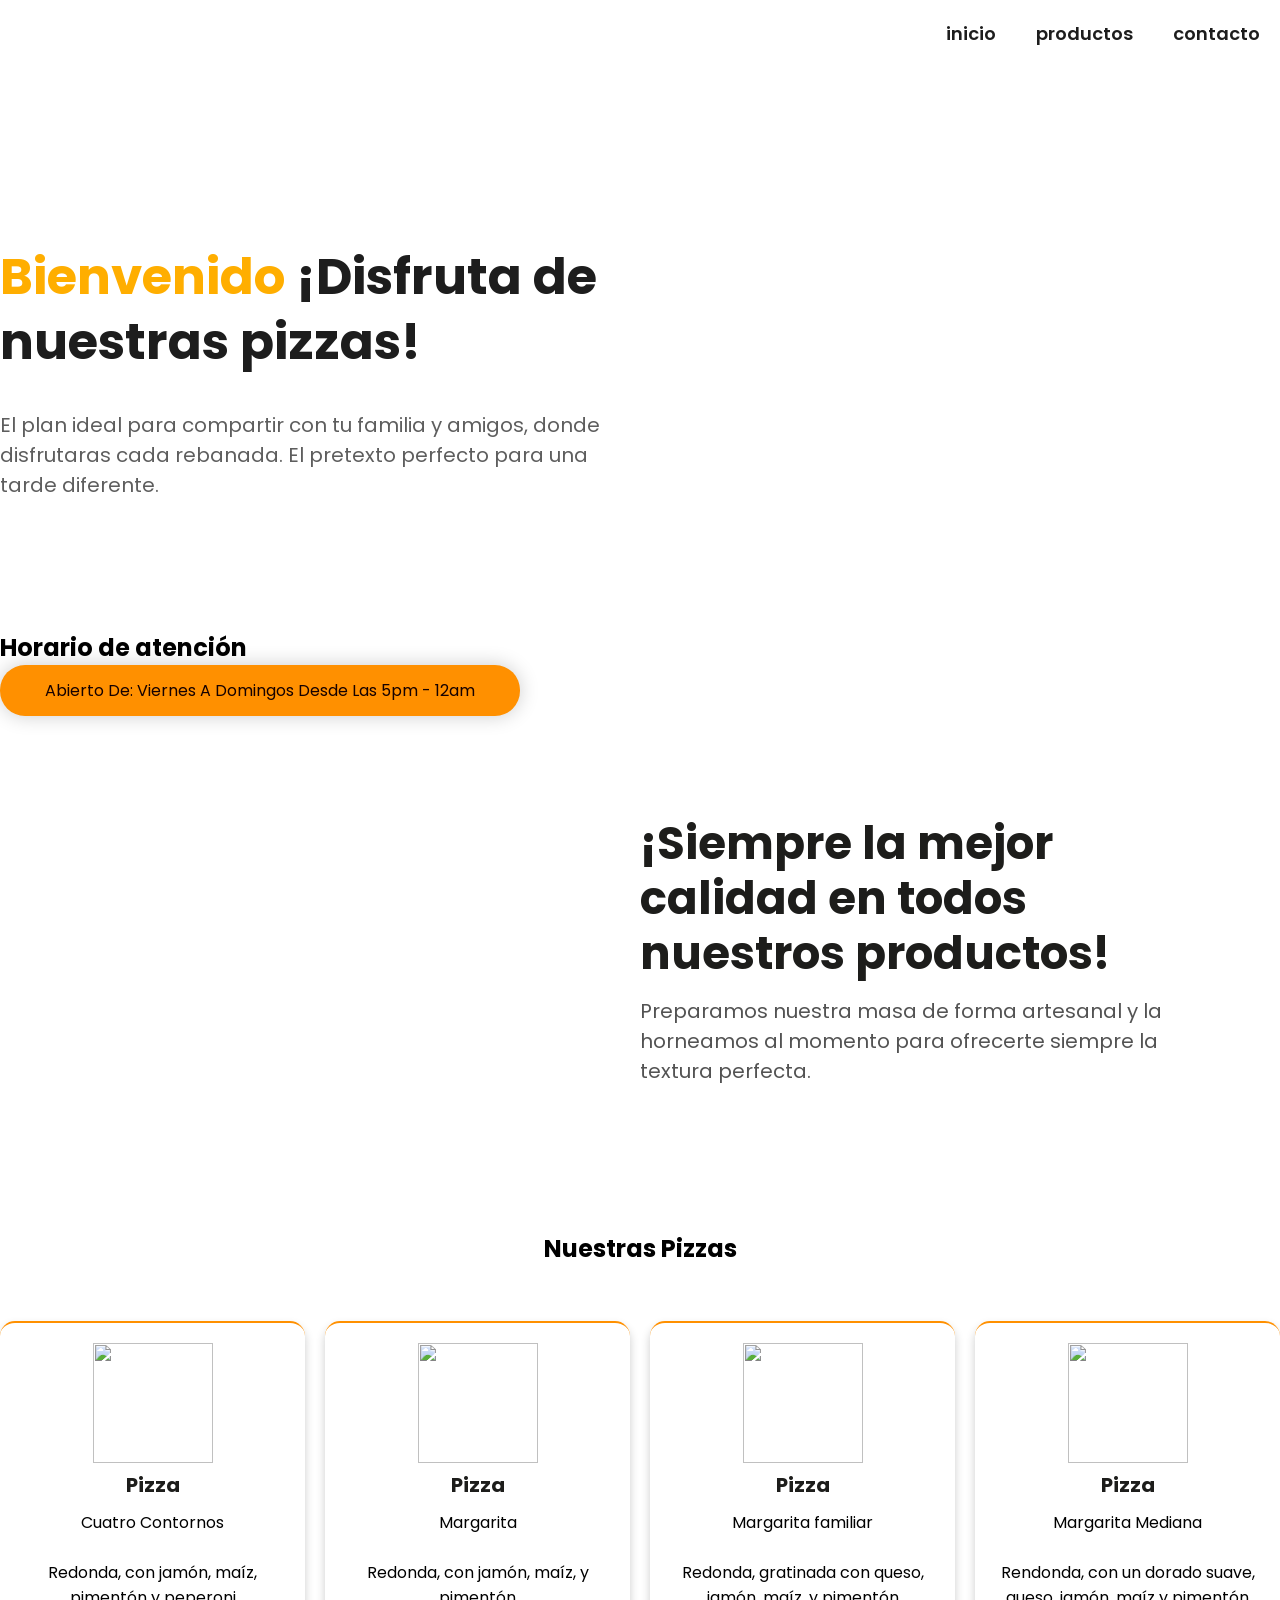
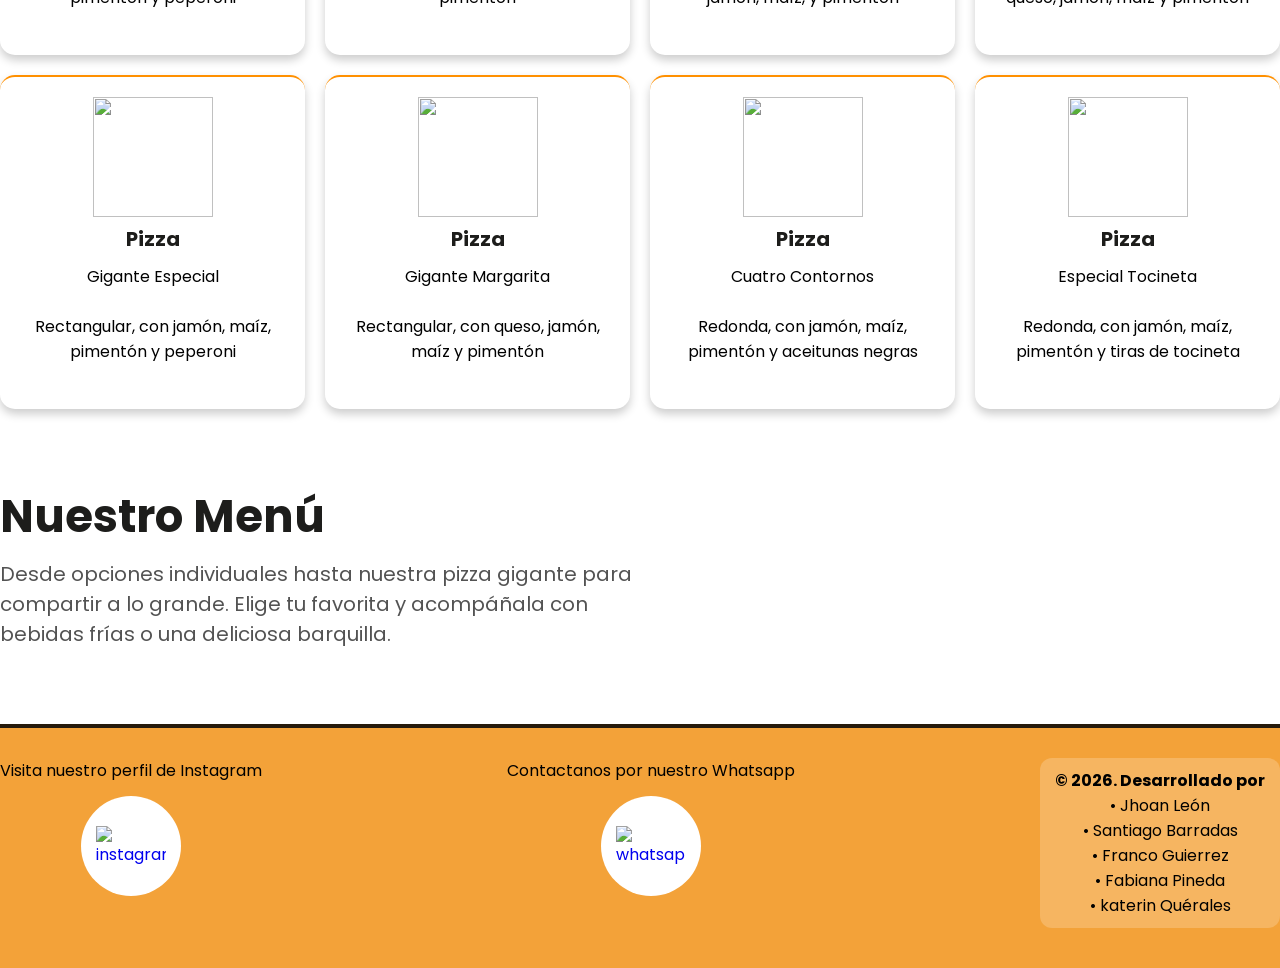
==== index.html @ d898dd5b "Add files via upload" ====
<!DOCTYPE html>
<html lang="es">

<head>
    <meta charset="UTF-8">
    <meta name="viewport" content="width=device-width, initial-scale=1.0">
    <title>Roger Pizza Web</title>
    <link rel="stylesheet" href="/CSS3/Estilos.css">
    <link rel="stylesheet" href="/CSS3/Responsive.css">
</head>

<body>
  
    <header class="header">

        <img class="semi-circulo-1" src="images/semi-circulo-1.png" alt="">

        <div class="menu container">
            <a href="#" class="logo"> <img src="images/logo-roger-pizzas.png " alt="" width="100px"></a>
            <input type="checkbox" id="menu">
            <label for="menu">
                <img src="images/menu.png" class="logo-menu" alt="">
            </label>
            <nav class="navbar">
                <ul>
                    <li><a href="#"> inicio</a></li>
                    <li><a href="#p"> productos</a></li>
                    <li><a href="#c">contacto</a></li>
                </ul>
            </nav>

        
        </div> 

            <div class="header-content container">

                <div class="header-txt">
                    <h1><span>Bienvenido</span> ¡Disfruta de nuestras pizzas!</h1>
                    <p>El plan ideal para compartir con tu familia
                        y amigos, donde disfrutaras cada rebanada. El
                        pretexto perfecto para una tarde diferente.
                    </p>
                </div>

             <div class="header-img">
              <!--Esta parte es para colocar una imagen de la pizza en la parte deracha -->
                 <img src="images/Pizza-derecha-arriva.png" alt="">
             </div>
            </div>


    </header>

<section class="Horas-lavorales container">
        <h2>Horario de atención </h2>
    <p class="Horario"> Abierto de: viernes a domingos desde las 5pm - 12am</p>

</section>

<section class="info">

    <img class="semi-circulo-2" src="images/semi-circulo-2.png" alt="">
    <div class="info-content container">

        <div class="info-img">
            <img src="images/breakfast.png" alt="">
        </div>

        <div class="info-txt">
            <h2>¡Siempre la mejor calidad en todos nuestros productos!</h2>
            <p> Preparamos nuestra masa de forma artesanal
            y la horneamos al momento para ofrecerte siempre la textura perfecta.
             </p>
        </div>

    </div>

</section>

<main class="productos container" id="p">

    <h2>Nuestras Pizzas</h2>

    <div class="Box-container" id="lista-1">

        <div class="Box">
            <img src="images/Pizza1.jpg" alt="">
            <div class="productos-txt">
                <h3>Pizza</h3>
                <p>Cuatro Contornos</p>
                <p class="precio">Redonda, con jamón, maíz, pimentón y peperoni</p>
                <a href="#" class="agregar-carrito Btn-3" data-id="1"></a>
            </div>
        </div>

        <div class="Box">
            <img src="images/Pizza2.jpg" alt="">
            <div class="productos-txt">
                <h3>Pizza</h3>
                <p>Margarita</p>
                <p class="precio">Redonda, con jamón, maíz, y pimentón</p>
                <a href="#" class="agregar-carrito Btn-3" data-id="2"></a>
            </div>
        </div>

        <div class="Box">
            <img src="images/Pizza3.jpg" alt="">
            <div class="productos-txt">
                <h3>Pizza</h3>
                <p>Margarita familiar</p>
                <p class="precio">Redonda, gratinada con queso, jamón, maíz, y pimentón</p>
                <a href="#" class="agregar-carrito Btn-3" data-id="3"></a>
            </div>
        </div>

        <div class="Box">
            <img src="images/Pizza4.jpg" alt="">
            <div class="productos-txt">
                <h3>Pizza</h3>
                <p>Margarita Mediana</p>
                <p class="precio">Rendonda, con un dorado suave, queso, jamón, maíz y pimentón</p>
                <a href="#" class="agregar-carrito Btn-3" data-id="4"></a>
            </div>
        </div>

        <div class="Box">
            <img src="images/Pizza5.jpg" alt="">
            <div class="productos-txt">
                <h3>Pizza</h3>
                <p>Gigante Especial</p>
                <p class="precio">Rectangular, con jamón, maíz, pimentón y peperoni</p>
                <a href="#" class="agregar-carrito Btn-3" data-id="5"></a>
            </div>
        </div>

        <div class="Box">
            <img src="images/Pizza6.jpg" alt="">
            <div class="productos-txt">
                <h3>Pizza</h3>
                <p>Gigante Margarita</p>
                <p class="precio">Rectangular, con queso, jamón, maíz y pimentón</p>
                <a href="#" class="agregar-carrito Btn-3" data-id="6"></a>
            </div>
        </div>

        <div class="Box">
            <img src="images/Pizza7.jpg" alt="">
            <div class="productos-txt">
                <h3>Pizza</h3>
                <p>Cuatro Contornos</p>
                <p class="precio">Redonda, con jamón, maíz, pimentón y aceitunas negras</p>
                <a href="#" class="agregar-carrito Btn-3" data-id="7"></a>
            </div>
        </div>

        <div class="Box">
            <img src="images/Pizza8.jpg" alt="">
            <div class="productos-txt">
                <h3>Pizza</h3>
                <p>Especial Tocineta</p>
                <p class="precio">Redonda, con jamón, maíz, pimentón y tiras de tocineta</p>
                <a href="#" class="agregar-carrito Btn-3" data-id="8"></a>
            </div>
        </div>

        


    </div>

</main>

<section class="imagen-menu container">

    <div class="menu-txt">
        <h2>Nuestro Menú</h2>
        <p>Desde opciones individuales hasta nuestra pizza gigante para compartir a lo grande.
         Elige tu favorita y acompáñala con bebidas frías o una deliciosa barquilla.</p>
    </div>

    <div class="menu-img">
        <img src="images/menu-de-pizzas.jpg" alt="">
    </div>

</section>

<footer class="footer" id="c">

    <div class="footer-content container">

        <div class="Instagram">
         <p>Visita nuestro perfil de Instagram</p>
            <a href="https://www.instagram.com/rogerpizzapavia/" aria-label="Visita nuestro perfil de instagram" target="_blank">
            <img class="icono-insta" src="images/instagram-glyph-seeklogo.ico" alt="instagram">
            </a>
        </div>
        
        <div class="whatsapp">
         <p>Contactanos por nuestro Whatsapp</p>
            <a href="https://wa.link/tfyxzp" aria-label="Contactanos por whatsapp" target="_blank">
            <img class="icono-whatapp" src="images/whatsapp-glyph-black.ico" alt="whatsapp">
            </a>
       </div>

    <div class="Desarrolladores">
        <h4>© 2026. Desarrollado por</h4>
        <ul>
            <li>• Jhoan León</li>
            <li>• Santiago Barradas</li>
            <li>• Franco Guierrez</li>
            <li>• Fabiana Pineda</li>
            <li>• katerin Quérales</li>
        </ul>
    </div>

    </div>

</footer>

</body>

</html>
---- CSS3/Estilos.css ----
@import url('https://fonts.googleapis.com/css2?family=Poppins:wght@400;500;600;700;800&display=swap');

redes

body,html{
    font-family: "Poppins", sans-serif;
}

* {
    margin: 0;
    padding: 0;
    box-sizing: border-box;
    text-decoration: none;
    list-style: none;
}

.container {
    max-width: 1300px;
    margin: 0 auto;
}

.header {
    display: flex;
    align-items: center;
    min-height: 70vh;
    position: relative;
}

.menu {
    position: absolute;
    top: 0;
    left: 0;
    right: 0;
    display: flex;
    align-items: center;
    justify-content: space-between;
    z-index: 1000;
}



.menu .navbar ul li {
    position: relative;
    float: left;
}

.menu .navbar ul li a {
    font-size: 18px;
    padding: 20px;
    font-weight: 600;
    color: #1D1D1D;
    display: block;
}

.menu .navbar ul li a:hover{
    color: #ff9000;
}

#menu{
    display: none;
}

.logo-menu{
    width: 25px;
}

.logo-menu{
    cursor: pointer;
}

.logo-menu{
    display: none;
}

.semi-circulo-1 {
    position: absolute;
    width: 650px;
    top: 0;
    right: 0;
    z-index: -1;
}

.header-content {
    display: flex;
    align-items: center;
}

.header-txt{
    width: 50%;
    margin-right: 50px;
    margin-top: 160px;
}

.header-txt h1{
    font-size: 50px;
    line-height: 65px;
    color: #1D1D1D;
    margin-bottom: 35px;
}

.header-txt p{
    font-size: 20px;
    color: #5e5e5e;
    margin-bottom: 45px;
}

.header-txt span{
    color: #ffae00;
}

.header-img img{
    width: 800px;
}

.Horario{
    display: inline-block;
    padding: 13px 45px;
    border-radius: 25px;
    background-color: #ff9000;
    font-size: 16px;
    color: rgb(21, 1, 1);
    text-transform: capitalize;
    box-shadow: 0 0 20px rgba(0, 0, 0, 0.2);
}

.Pizzas-clasicas-content{
    display: flex;
}

.info{
    padding: 100px 0;
    position: relative;
}

.semi-circulo-2{
    position: absolute;
    width: 300px;
    z-index: -1;
    top: 50px;
}

.info-content{
    display: flex;
    align-items: center;
}

.info-img{
    width: 50%;
    text-align: left;
}

.info-img img{
    width: 450px;
    margin-left: -30px;
}

.info-txt{
    width: 45%;
}

.info-txt h2{
    font-size: 45px;
    line-height: 55px;
    color: #1D1D1B;
    margin-bottom: 15px;
}

.info-txt p{
    font-size: 20px;
    color: #535353;
    margin-bottom: 45px;
}

.productos{
    padding: 0 0 50px 0;
    text-align: center;
}

.Box-container{
    margin-top: 55px;
    display: grid;
    grid-template-columns: repeat(auto-fit, minmax(250px, 1fr));
    gap: 20px;
}

.Box{
    border-top: 2px solid #ff9000;
    padding: 20px;
    border-radius: 15px;
    z-index: 1000;
    box-shadow: 0 5px 10px rgba(0, 0, 0, 0.2);
    /*display: ;*/
}

/* .Box:nth-child(1)
.Box:nth-child(2)
.Box:nth-child(3)
.Box:nth-child(4){
    display: inline-block;
} */

.Box img{
    width: 120px;
    height: 120px;
}

.productos-txt h3{
    font-size: 20px;
    color: #1D1D1B;
    margin-bottom: 10px;
}

.productos-txt p{
    margin-bottom: 25px;
}
    
.imagen-menu{
    padding: 30px 0;
    display: flex;
    align-items: center;
}

.imagen-menu h2{
    font-size: 45px;
    line-height: 55px;
    color: #1D1D1B;
    margin-bottom: 15px;
}

.imagen-menu p {
    font-size: 16px;
    color: #535353;
    margin-bottom: 45px;
}

.menu-txt{
    width: 50%;
}

.menu-txt p{
    font-size: 20px;
}

.menu-img{
    width: 50%;
    text-align: center;
}

.menu-img img{
    width: 450px;
}


.footer{
    padding: 30px 0;
    background-color: #f3a239;
    border-top: 4px solid #251a0c;
}

 .footer-content{
    display: flex;
    justify-content: space-between;
    text-align: center; 
} 

.Instagram a, .whatsapp a{
   display: inline-flex;
    background-color: #FFFFFF;
    justify-content: center;
    align-items: center;
    border-radius: 50%;
     width: 100px;
    height: 100px;
   

}

.Instagram p, .whatsapp p{
    margin-bottom: 13px;
}

.icono-insta, .icono-whatapp{
    width: 70px;
}

.Desarrolladores{
   
  background-color: rgba(255, 255, 255, 0.2); 
  padding: 10px 15px;   
   border-radius: 12px;
    font-size: 16px;
    margin-bottom: 10px;
}
---- CSS3/Responsive.css ----
@media (max-width: 991px){

    .logo{
       display: block; 
       width: 100px;
       margin: 0 auto;
    }

    .logo-menu{
        display: block;
    }

    .menu{
       padding: 20px;
       justify-content: center;
    }

    .menu label{
        padding: 20px;
        left: 20px;
        position: absolute;
        display: block;
        top: 20px;
    }

    .menu .navbar{
        position: absolute;
        top: 80px;
        left: 0;
        right: 0;
        background-color: #ff9000;
        display: none;
    }

    .menu .navbar ul li{
        width: 100%;
    }

    .menu .navbar ul li a:hover{
        color: #FFFFFF;
    }

    .Horas-lavorales h2{
        text-align: center;
        margin-bottom: 10px;
    }

    .Horario{
        display: block;
        width: fit-content;
        margin: 0 auto;
    }


   #menu:checked ~ .navbar{
    display: initial;
   }

    .semi-circulo-1{
        display: none;
    }

    .header-content{
        padding: 100px 30px 30px 30px;
        flex-direction: column;
    }

    .header-content h1{
        margin-top: 40px;
    }

    .header-txt{
        text-align: center;
        width: 100%;
        margin: 0 0 25px 0;
    }

    .header-txt h1{
        font-size: 45px;
        line-height: 55px;
        margin-bottom: 20px;
    }

    .header-txt p{
        margin-bottom: 20px;
    }

    .header-img{
        width: 100%;
        text-align: center;
    }

    .header-img img{
        width: 300px;
    }

    .info{
        padding: 30px;
    }

    .semi-circulo-2{
        display: none;
    }

    .info-content{
        flex-direction: column;
    }

    .info-img{
        width: 100%;
        text-align: center;
    }

    .info-img img{
        width: 250px;
        margin-left: 0;
    }

    .info-txt{
        width: 100%;
        text-align: center;
    }

    .productos{
        padding: 30px;
    }

    .Box-container{
        margin-top: 25px;
    }

    .imagen-menu{
        flex-direction: column;
        padding: 30px;
    }

    .menu-txt{
        width: 100%;
        text-align: center;
    }

    .menu-img{
        width: 100%;
        text-align: center;
    }

    .menu-img img{
        width: 300px;
    }

    .footer{
        padding: 30px 15px;
    }

    .footer-content{
        flex-direction: row;
        flex-wrap: wrap;
        justify-content: center;
        gap: 20px 15px;
    }

    .Instagram, .whatsapp{
        width: 45%;
        flex-direction: column;
        align-items: center;
    }

    .Desarrolladores{
        width: 100%;
    }
    
}
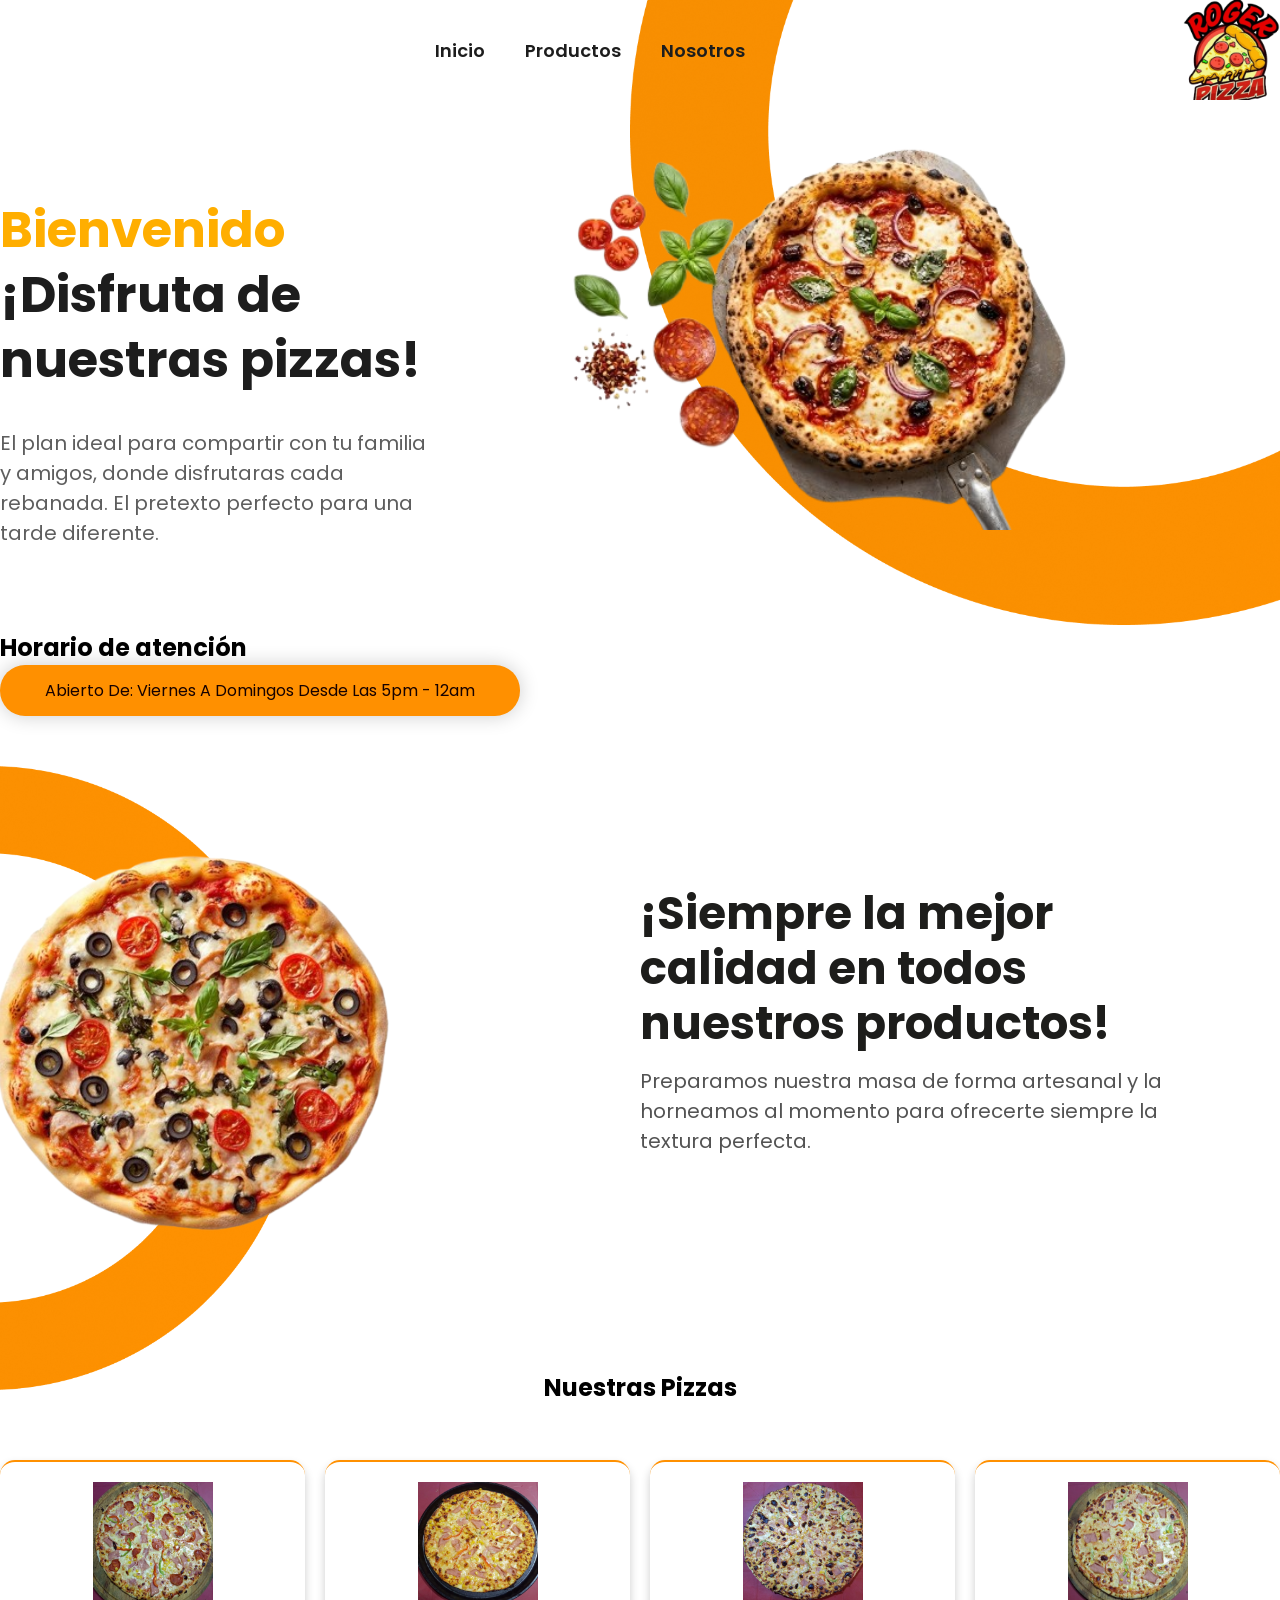
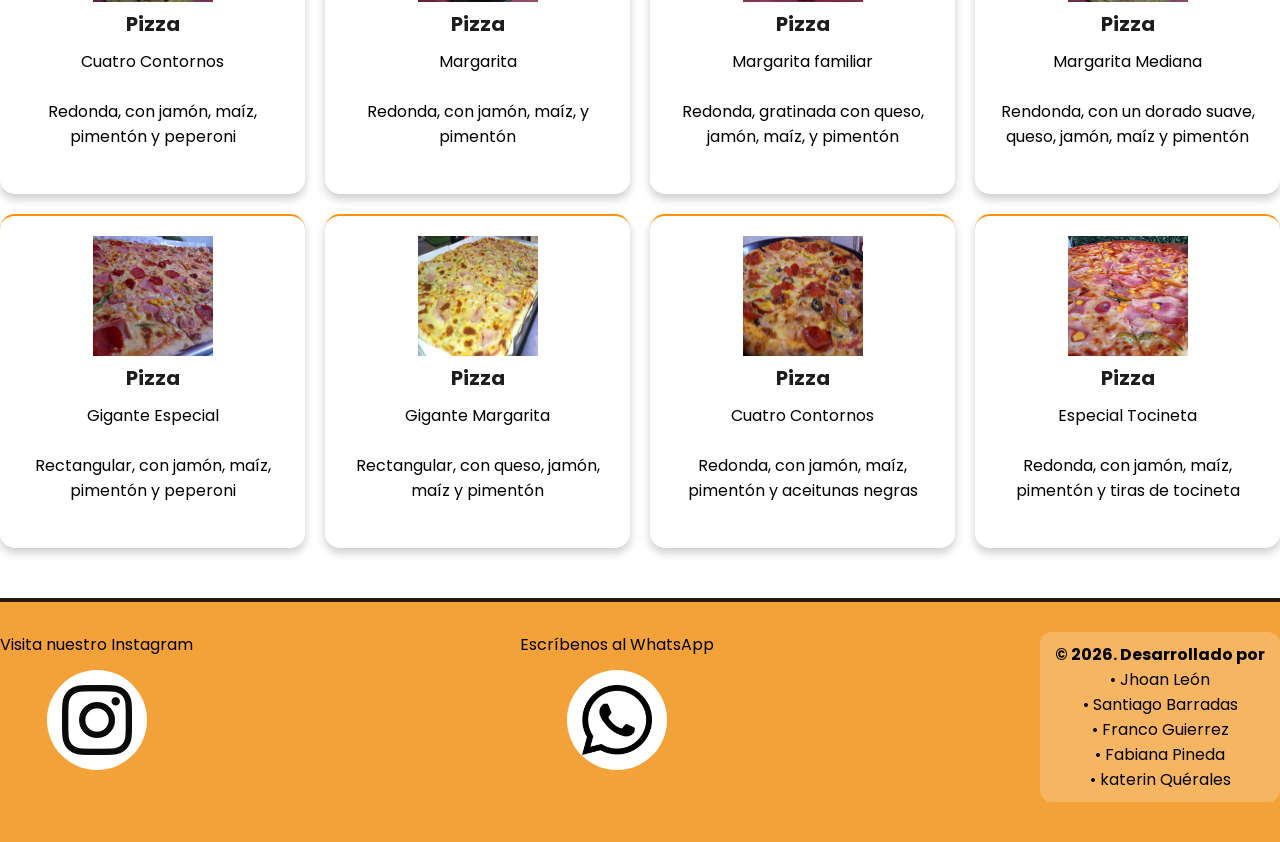
==== commit fbe62938: "Add files via upload" ====
--- a/index.html
+++ b/index.html
@@ -1,6 +1,6 @@
 <!DOCTYPE html>
 <html lang="es">
-
+        
 <head>
     <meta charset="UTF-8">
     <meta name="viewport" content="width=device-width, initial-scale=1.0">
@@ -10,27 +10,34 @@
 </head>
 
 <body>
+
+<!-- ----------------------------------------------------------------------------------------------------------------------- -->    
   
-    <header class="header">
-
-        <img class="semi-circulo-1" src="images/semi-circulo-1.png" alt="">
-
-        <div class="menu container">
-            <a href="#" class="logo"> <img src="images/logo-roger-pizzas.png " alt="" width="100px"></a>
+        <div class="menu">
+
             <input type="checkbox" id="menu">
             <label for="menu">
-                <img src="images/menu.png" class="logo-menu" alt="">
+            <img src="images/menu.png" class="logo-menu" alt="">
             </label>
+
             <nav class="navbar">
                 <ul>
-                    <li><a href="#"> inicio</a></li>
-                    <li><a href="#p"> productos</a></li>
-                    <li><a href="#c">contacto</a></li>
+                    <li><a href="index.html"> Inicio</a></li>
+                    <li><a href="#p"> Productos</a></li>
+                    <li><a href="pages/nosotros.html">Nosotros</a></li>
                 </ul>
             </nav>
 
-        
+             <img src="images/logo-roger-pizzas.png " alt="" width="100px" class="logo">
+       
         </div> 
+
+<!-- ----------------------------------------------------------------------------------------------------------------------- -->
+
+    <header class="header" id="i">
+
+
+    <img class="semi-circulo-1" src="images/semi-circulo-1.png" alt="">
 
             <div class="header-content container">
 
@@ -48,14 +55,17 @@
              </div>
             </div>
 
-
     </header>
+
+<!-- ----------------------------------------------------------------------------------------------------------------------- -->    
 
 <section class="Horas-lavorales container">
         <h2>Horario de atención </h2>
     <p class="Horario"> Abierto de: viernes a domingos desde las 5pm - 12am</p>
 
 </section>
+
+<!-- ----------------------------------------------------------------------------------------------------------------------- -->
 
 <section class="info">
 
@@ -77,11 +87,13 @@
 
 </section>
 
+<!-- ----------------------------------------------------------------------------------------------------------------------- -->
+
 <main class="productos container" id="p">
 
     <h2>Nuestras Pizzas</h2>
 
-    <div class="Box-container" id="lista-1">
+    <div class="Box-container">
 
         <div class="Box">
             <img src="images/Pizza1.jpg" alt="">
@@ -89,7 +101,6 @@
                 <h3>Pizza</h3>
                 <p>Cuatro Contornos</p>
                 <p class="precio">Redonda, con jamón, maíz, pimentón y peperoni</p>
-                <a href="#" class="agregar-carrito Btn-3" data-id="1"></a>
             </div>
         </div>
 
@@ -99,7 +110,6 @@
                 <h3>Pizza</h3>
                 <p>Margarita</p>
                 <p class="precio">Redonda, con jamón, maíz, y pimentón</p>
-                <a href="#" class="agregar-carrito Btn-3" data-id="2"></a>
             </div>
         </div>
 
@@ -109,7 +119,6 @@
                 <h3>Pizza</h3>
                 <p>Margarita familiar</p>
                 <p class="precio">Redonda, gratinada con queso, jamón, maíz, y pimentón</p>
-                <a href="#" class="agregar-carrito Btn-3" data-id="3"></a>
             </div>
         </div>
 
@@ -119,7 +128,6 @@
                 <h3>Pizza</h3>
                 <p>Margarita Mediana</p>
                 <p class="precio">Rendonda, con un dorado suave, queso, jamón, maíz y pimentón</p>
-                <a href="#" class="agregar-carrito Btn-3" data-id="4"></a>
             </div>
         </div>
 
@@ -129,7 +137,6 @@
                 <h3>Pizza</h3>
                 <p>Gigante Especial</p>
                 <p class="precio">Rectangular, con jamón, maíz, pimentón y peperoni</p>
-                <a href="#" class="agregar-carrito Btn-3" data-id="5"></a>
             </div>
         </div>
 
@@ -139,7 +146,6 @@
                 <h3>Pizza</h3>
                 <p>Gigante Margarita</p>
                 <p class="precio">Rectangular, con queso, jamón, maíz y pimentón</p>
-                <a href="#" class="agregar-carrito Btn-3" data-id="6"></a>
             </div>
         </div>
 
@@ -149,7 +155,6 @@
                 <h3>Pizza</h3>
                 <p>Cuatro Contornos</p>
                 <p class="precio">Redonda, con jamón, maíz, pimentón y aceitunas negras</p>
-                <a href="#" class="agregar-carrito Btn-3" data-id="7"></a>
             </div>
         </div>
 
@@ -159,18 +164,16 @@
                 <h3>Pizza</h3>
                 <p>Especial Tocineta</p>
                 <p class="precio">Redonda, con jamón, maíz, pimentón y tiras de tocineta</p>
-                <a href="#" class="agregar-carrito Btn-3" data-id="8"></a>
-            </div>
-        </div>
-
-        
-
+            </div>
+        </div>
 
     </div>
 
 </main>
 
-<section class="imagen-menu container">
+<!-- ----------------------------------------------------------------------------------------------------------------------- -->
+
+<!-- <section class="imagen-menu container">
 
     <div class="menu-txt">
         <h2>Nuestro Menú</h2>
@@ -182,21 +185,23 @@
         <img src="images/menu-de-pizzas.jpg" alt="">
     </div>
 
-</section>
+</section> -->
+
+<!-- ----------------------------------------------------------------------------------------------------------------------- -->
 
 <footer class="footer" id="c">
 
     <div class="footer-content container">
 
         <div class="Instagram">
-         <p>Visita nuestro perfil de Instagram</p>
+         <p>Visita nuestro Instagram</p>
             <a href="https://www.instagram.com/rogerpizzapavia/" aria-label="Visita nuestro perfil de instagram" target="_blank">
             <img class="icono-insta" src="images/instagram-glyph-seeklogo.ico" alt="instagram">
             </a>
         </div>
         
         <div class="whatsapp">
-         <p>Contactanos por nuestro Whatsapp</p>
+         <p>Escríbenos al WhatsApp</p>
             <a href="https://wa.link/tfyxzp" aria-label="Contactanos por whatsapp" target="_blank">
             <img class="icono-whatapp" src="images/whatsapp-glyph-black.ico" alt="whatsapp">
             </a>
@@ -217,6 +222,8 @@
 
 </footer>
 
+<!-- ----------------------------------------------------------------------------------------------------------------------- -->
+
 </body>
 
-</html>
+</html>
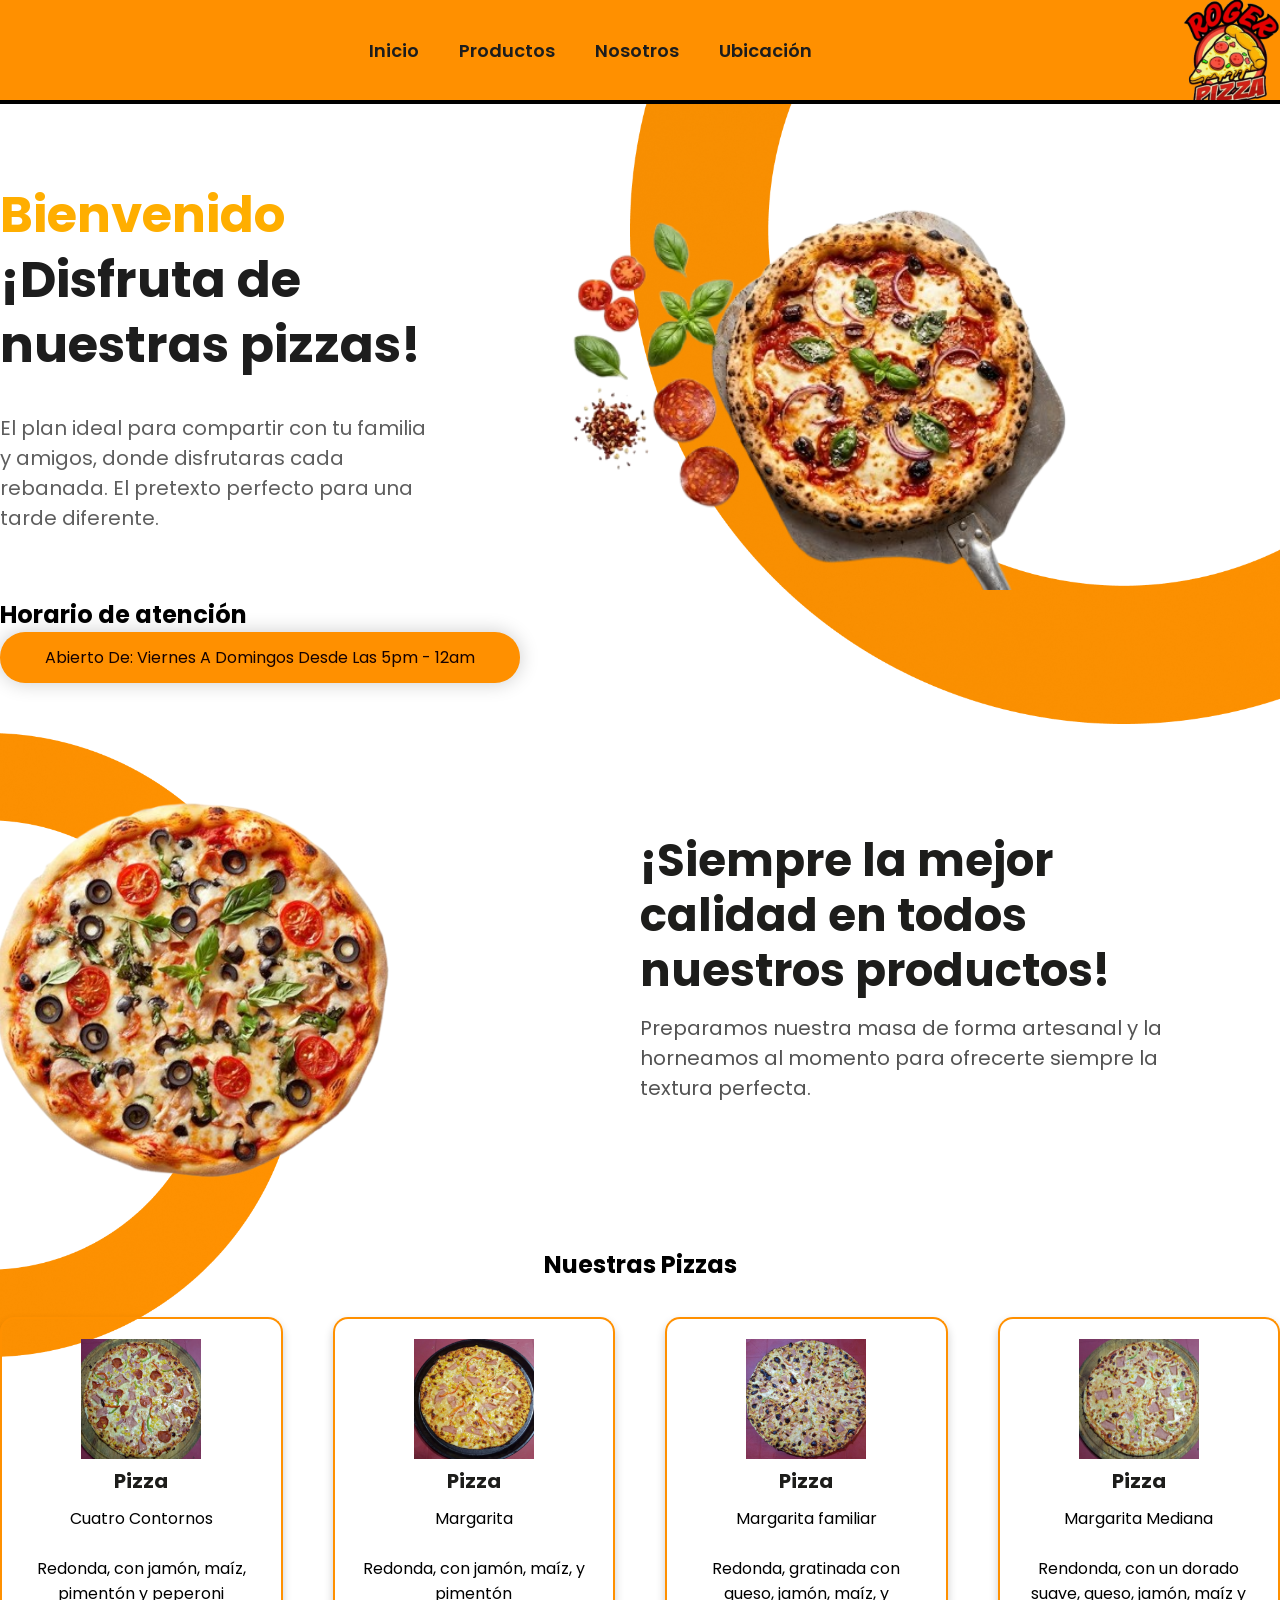
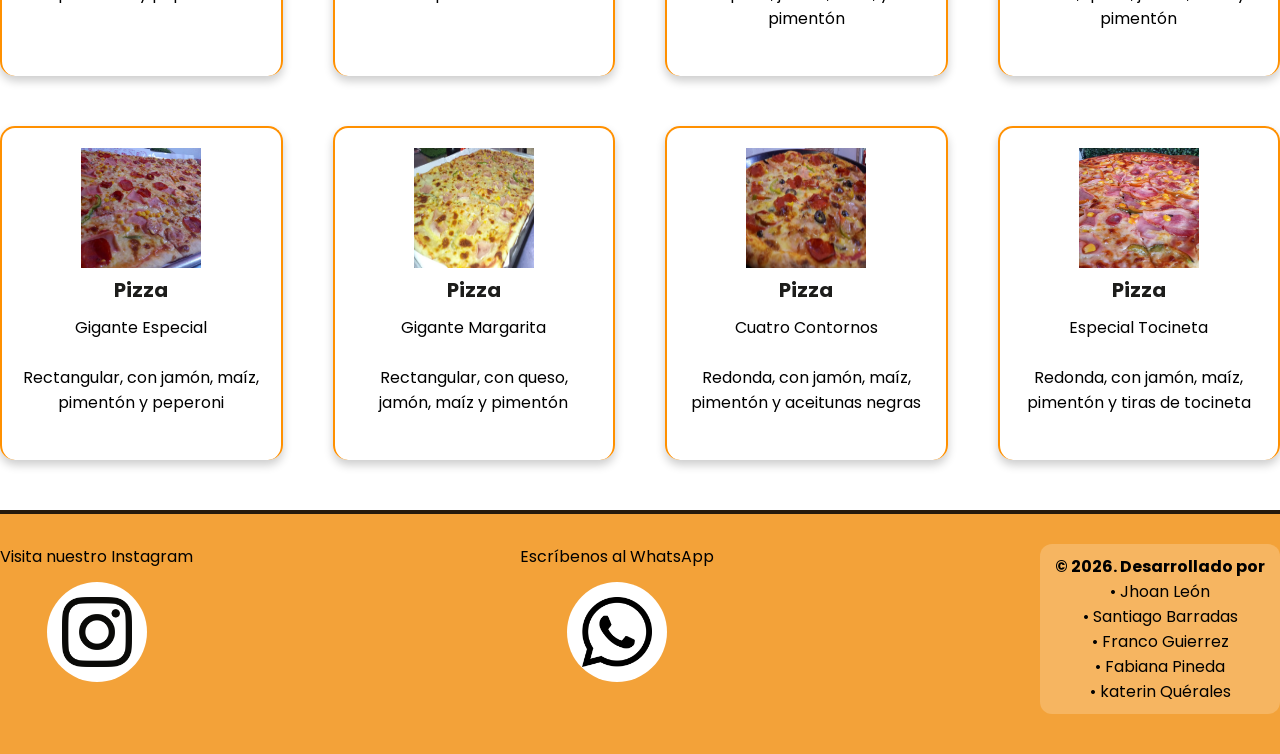
==== commit 59d7887b: "Add files via upload" ====
--- a/index.html
+++ b/index.html
@@ -25,6 +25,7 @@
                     <li><a href="index.html"> Inicio</a></li>
                     <li><a href="#p"> Productos</a></li>
                     <li><a href="pages/nosotros.html">Nosotros</a></li>
+                    <li><a href="pages/ubicacion.html">Ubicación</a></li>
                 </ul>
             </nav>
 
--- a/CSS3/Estilos.css
+++ b/CSS3/Estilos.css
@@ -1,6 +1,4 @@
 @import url('https://fonts.googleapis.com/css2?family=Poppins:wght@400;500;600;700;800&display=swap');
-
-redes
 
 body,html{
     font-family: "Poppins", sans-serif;
@@ -19,28 +17,19 @@
     margin: 0 auto;
 }
 
-.header {
-    display: flex;
-    align-items: center;
-    min-height: 70vh;
-    position: relative;
-}
 
 .menu {
-    position: absolute;
+    position: sticky;
     top: 0;
-    left: 0;
-    right: 0;
+    z-index: 1001;
+    background-color:  #FF9000 ;
     display: flex;
     align-items: center;
     justify-content: space-between;
-    z-index: 1000;
-}
-
-
+    border-bottom: 4px solid black;
+}
 
 .menu .navbar ul li {
-    position: relative;
     float: left;
 }
 
@@ -53,7 +42,7 @@
 }
 
 .menu .navbar ul li a:hover{
-    color: #ff9000;
+    color: #FFFFFF;
 }
 
 #menu{
@@ -75,11 +64,16 @@
 .semi-circulo-1 {
     position: absolute;
     width: 650px;
-    top: 0;
+    top: 99px;
     right: 0;
     z-index: -1;
 }
 
+.header-img img{
+    margin-top: 50px;
+    width: 800px;
+}
+
 .header-content {
     display: flex;
     align-items: center;
@@ -88,7 +82,7 @@
 .header-txt{
     width: 50%;
     margin-right: 50px;
-    margin-top: 160px;
+    margin-top: 60px;
 }
 
 .header-txt h1{
@@ -108,9 +102,6 @@
     color: #ffae00;
 }
 
-.header-img img{
-    width: 800px;
-}
 
 .Horario{
     display: inline-block;
@@ -127,10 +118,6 @@
     display: flex;
 }
 
-.info{
-    padding: 100px 0;
-    position: relative;
-}
 
 .semi-circulo-2{
     position: absolute;
@@ -139,6 +126,11 @@
     top: 50px;
 }
 
+.info{
+    padding: 80px 0 30px 0;
+    position: relative;
+}
+
 .info-content{
     display: flex;
     align-items: center;
@@ -177,27 +169,27 @@
 }
 
 .Box-container{
-    margin-top: 55px;
+    margin-top: 35px;
     display: grid;
     grid-template-columns: repeat(auto-fit, minmax(250px, 1fr));
-    gap: 20px;
+    gap: 50px;
 }
 
 .Box{
     border-top: 2px solid #ff9000;
+    border-left: 2px solid #FF9000;
+    border-right: 2px solid #FF9000;
     padding: 20px;
     border-radius: 15px;
     z-index: 1000;
     box-shadow: 0 5px 10px rgba(0, 0, 0, 0.2);
-    /*display: ;*/
-}
-
-/* .Box:nth-child(1)
-.Box:nth-child(2)
-.Box:nth-child(3)
-.Box:nth-child(4){
-    display: inline-block;
-} */
+}
+
+.Box:hover img{
+    transform: scale(1.1);
+    transition: transform 0.2s ease;
+}
+
 
 .Box img{
     width: 120px;
